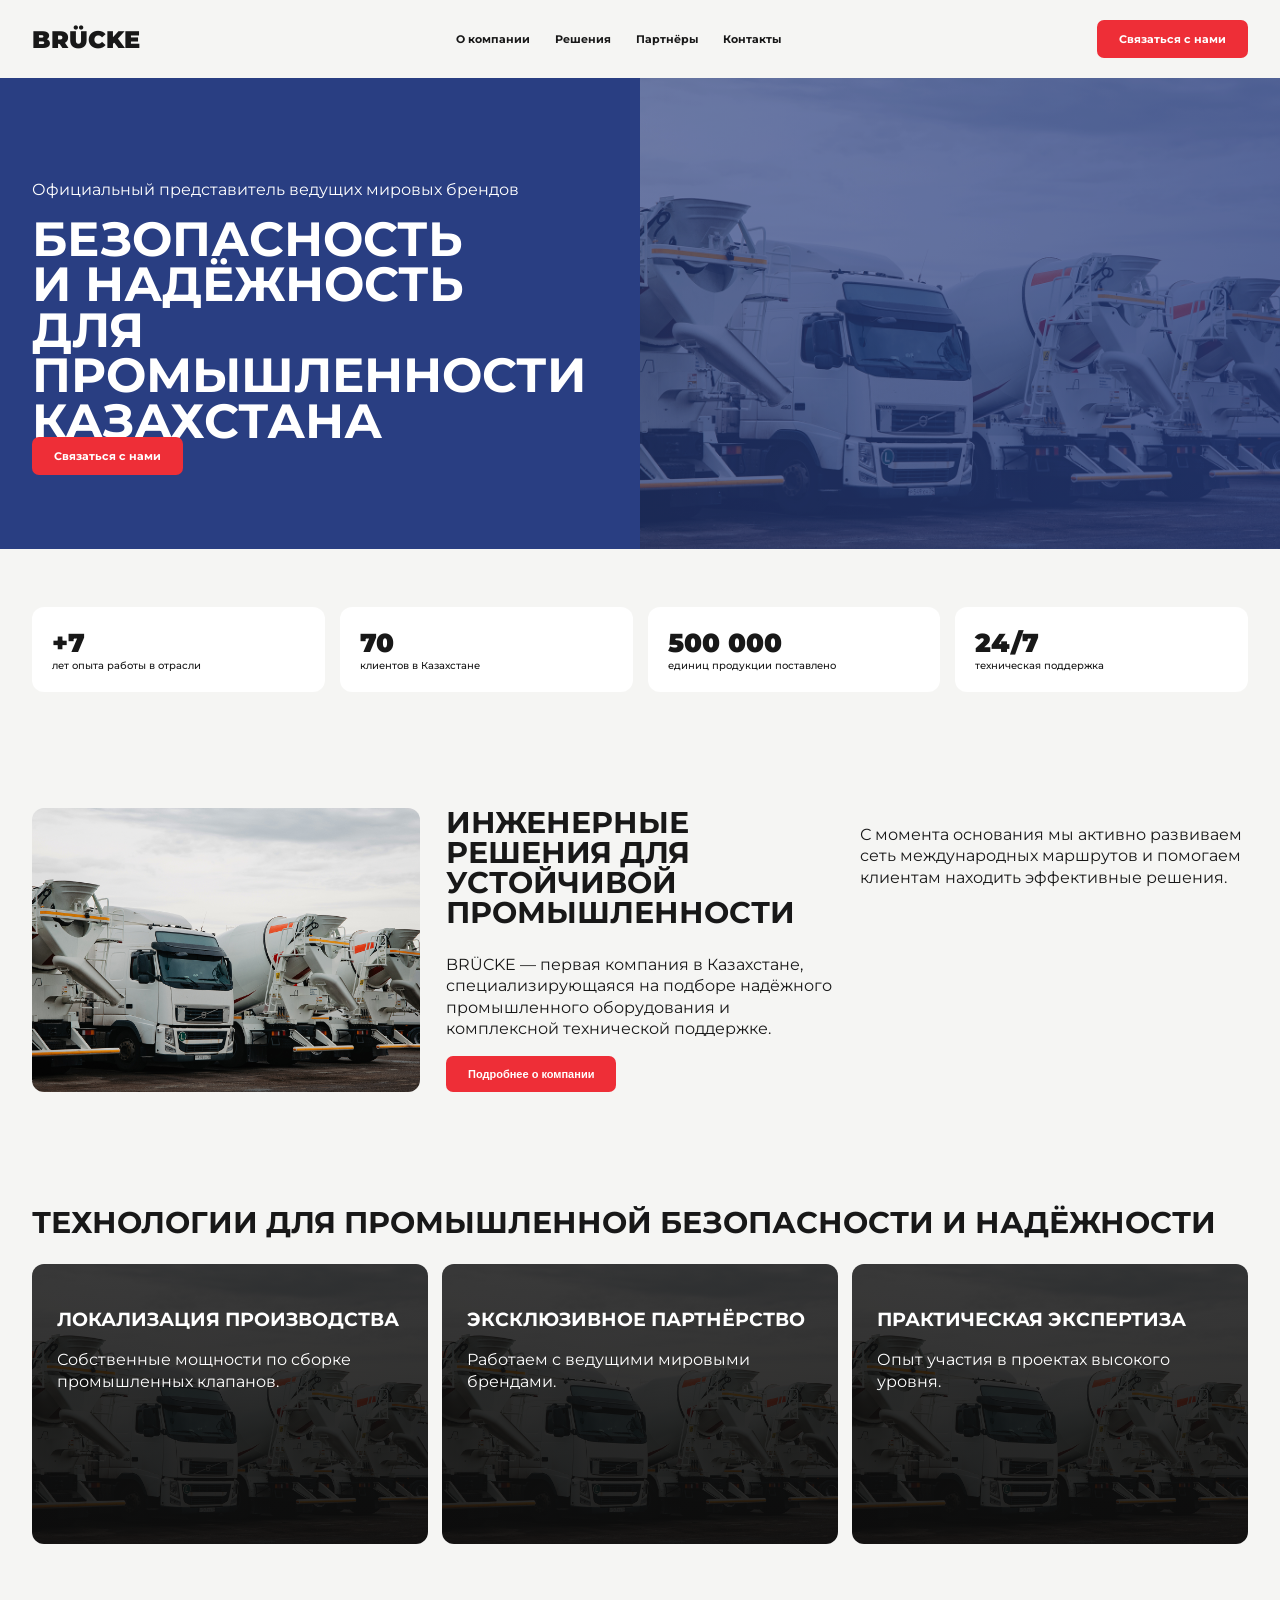
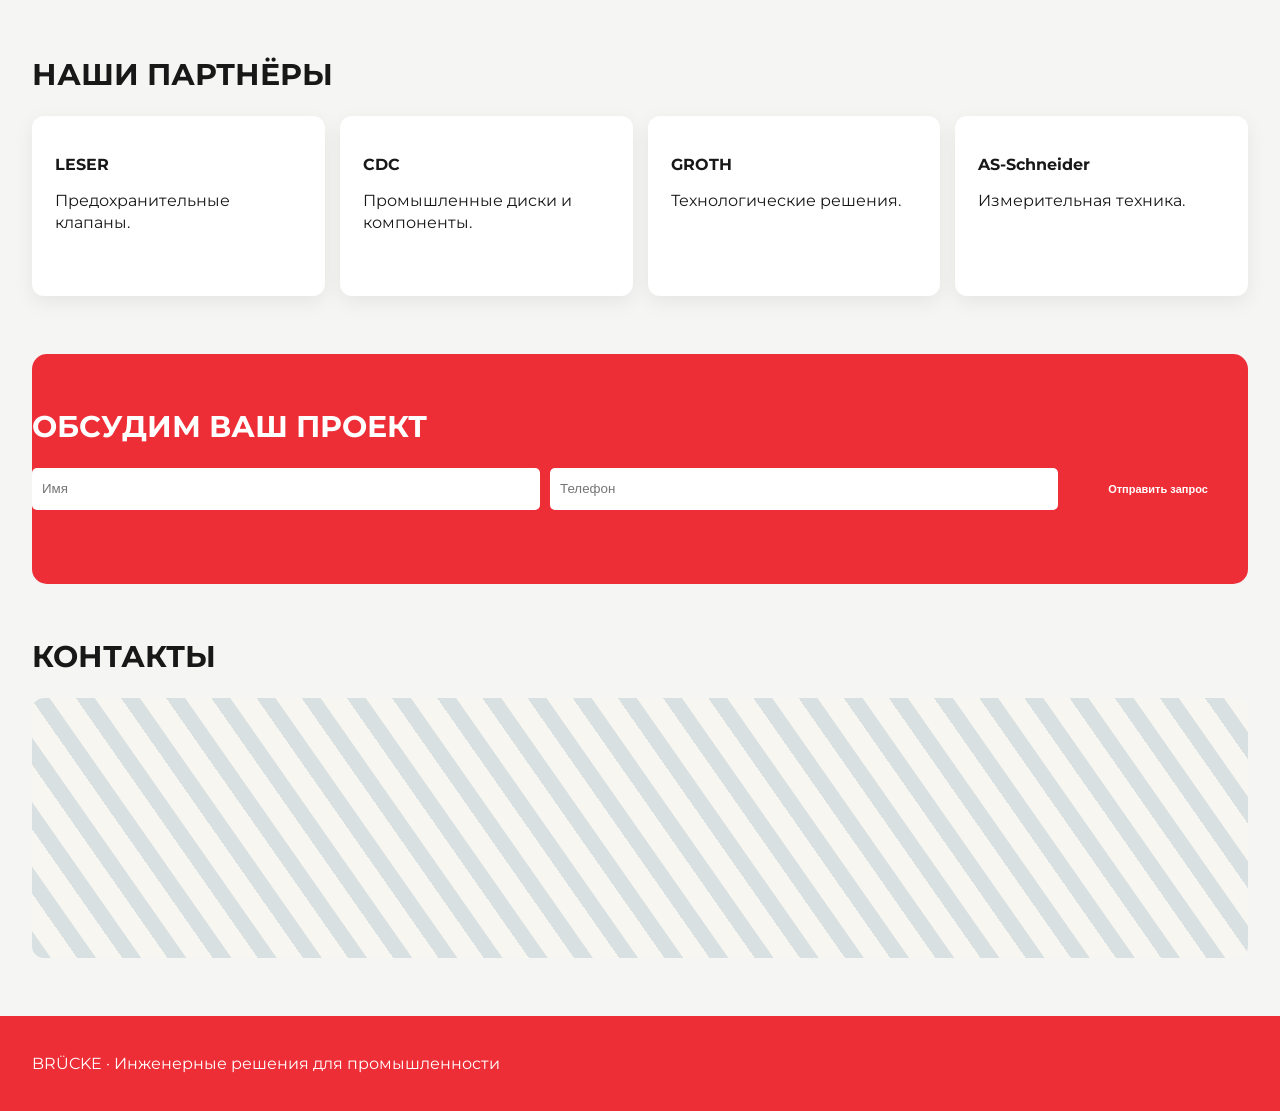
==== brucke.html @ 683e7286 "finish" ====
<!doctype html><html lang="ru"><head><meta charset="utf-8"><meta name="viewport" content="width=device-width,initial-scale=1"><title>BRÜCKE — инженерные решения</title><link href="https://fonts.googleapis.com/css2?family=Montserrat:wght@400;600;700;800;900&display=swap" rel="stylesheet"><link rel="stylesheet" href="other-sites.css"></head><body class="other brucke"><header><a class="logo" href="showcase.html">BRÜCKE</a><nav><a href="#about">О компании</a><a href="#solutions">Решения</a><a href="#partners">Партнёры</a><a href="#contacts">Контакты</a></nav><a class="cta" href="#request">Связаться с нами</a></header><main><section class="hero"><p>Официальный представитель ведущих мировых брендов</p><h1>БЕЗОПАСНОСТЬ<br>И НАДЁЖНОСТЬ<br>ДЛЯ ПРОМЫШЛЕННОСТИ<br>КАЗАХСТАНА</h1><a class="cta" href="#request">Связаться с нами</a></section><section class="stat-grid"><article>+7<span>лет опыта работы в отрасли</span></article><article>70<span>клиентов в Казахстане</span></article><article>500 000<span>единиц продукции поставлено</span></article><article>24/7<span>техническая поддержка</span></article></section><section id="about" class="about-grid"><div class="about-photo"></div><div><h2>ИНЖЕНЕРНЫЕ РЕШЕНИЯ ДЛЯ УСТОЙЧИВОЙ ПРОМЫШЛЕННОСТИ</h2><p>BRÜCKE — первая компания в Казахстане, специализирующаяся на подборе надёжного промышленного оборудования и комплексной технической поддержке.</p><button>Подробнее о компании</button></div><p>С момента основания мы активно развиваем сеть международных маршрутов и помогаем клиентам находить эффективные решения.</p></section><section id="solutions"><h2>ТЕХНОЛОГИИ ДЛЯ ПРОМЫШЛЕННОЙ БЕЗОПАСНОСТИ И НАДЁЖНОСТИ</h2><div class="dark-cards"><article><h3>ЛОКАЛИЗАЦИЯ ПРОИЗВОДСТВА</h3><p>Собственные мощности по сборке промышленных клапанов.</p></article><article><h3>ЭКСКЛЮЗИВНОЕ ПАРТНЁРСТВО</h3><p>Работаем с ведущими мировыми брендами.</p></article><article><h3>ПРАКТИЧЕСКАЯ ЭКСПЕРТИЗА</h3><p>Опыт участия в проектах высокого уровня.</p></article></div></section><section id="partners"><h2>НАШИ ПАРТНЁРЫ</h2><div class="feature-grid"><article><h3>LESER</h3><p>Предохранительные клапаны.</p></article><article><h3>CDC</h3><p>Промышленные диски и компоненты.</p></article><article><h3>GROTH</h3><p>Технологические решения.</p></article><article><h3>AS-Schneider</h3><p>Измерительная техника.</p></article></div></section><section class="form-card" id="request"><h2>ОБСУДИМ ВАШ ПРОЕКТ</h2><form data-form><input placeholder="Имя" required><input placeholder="Телефон" required><button>Отправить запрос</button></form><p class="status"></p></section><section id="contacts"><h2>КОНТАКТЫ</h2><div class="map-block"></div></section></main><footer>BRÜCKE · Инженерные решения для промышленности</footer><script src="other-sites.js"></script></body></html>
---- other-sites.css ----
*{box-sizing:border-box}.other{margin:0;font-family:Montserrat,Arial,sans-serif;color:#123c3c;background:#f2f3fa}.other a{text-decoration:none;color:inherit}.other header{display:flex;align-items:center;justify-content:space-between;width:min(100% - 64px,1240px);height:78px;margin:auto}.other .logo{font-size:24px;font-weight:900}.other nav{display:flex;gap:25px;font-size:11px;font-weight:700}.other .cta,.other button{border:0;border-radius:7px;padding:12px 22px;background:#00636a;color:#fff;font-size:11px;font-weight:700}.other main>section{width:min(100% - 64px,1240px);margin:auto;padding:58px 0}.other h1{max-width:630px;margin:0;font-size:48px;line-height:.95}.other h2{margin:0 0 26px;font-size:30px;line-height:1}.other p{line-height:1.35}.other .hero{position:relative;max-width:none!important;width:100%!important;padding:85px max(32px,calc((100% - 1240px)/2))!important;min-height:430px;background:#003a3b;color:#fff}.other .hero:after{content:'';position:absolute;inset:0 0 0 50%;background:linear-gradient(90deg,#003a3b44,#003a3b99),url('design-assets/259A7440.png') center/cover;opacity:.75}.other .hero>*{position:relative;z-index:1}.other .hero p{max-width:500px}.stat-grid,.feature-grid,.review-grid{display:grid;grid-template-columns:repeat(4,1fr);gap:15px}.stat-grid article{padding:20px;border-radius:12px;background:#fff;font-size:26px;font-weight:900}.stat-grid span{display:block;font-size:10px;font-weight:500}.about-grid{display:grid;grid-template-columns:1fr 1fr 1fr;gap:26px}.about-photo{min-height:260px;border-radius:12px;background:url('design-assets/259A7440.png') center/cover}.form-card{padding:38px;border-radius:15px;background:#00636a;color:#fff}.form-card form{display:grid;grid-template-columns:1fr 1fr 180px;gap:10px}.form-card input{min-height:42px;border:0;border-radius:5px;padding:10px}.form-card button{background:#003a3b}.feature-grid article{min-height:180px;padding:23px;border-radius:12px;background:#fff;box-shadow:0 6px 20px #001d1f11}.feature-grid h3{font-size:16px}.dark-cards{display:grid;grid-template-columns:repeat(3,1fr);gap:14px}.dark-cards article{min-height:280px;padding:25px;border-radius:12px;background:linear-gradient(#003a3b99,#003a3bcc),url('design-assets/259A7440.png') center/cover;color:#fff}.faq article{margin:8px 0;padding:18px;border-radius:8px;background:#fff;font-weight:700}.map-block{height:260px;border-radius:12px;background:repeating-linear-gradient(55deg,#d9e0e2 0 15px,#f7f6f0 16px 37px)}.other footer{padding:38px max(32px,calc((100% - 1240px)/2));background:#003a3b;color:#fff}.lav{background:#fff0c6;color:#476f39}.lav header{color:#fff}.lav .hero{background:#496e3d}.lav .hero:after{background:linear-gradient(90deg,#496e3d77,#496e3dcc),url('design-assets/259A7440.png') center/cover}.lav .cta,.lav button{background:#e7ca75;color:#34552f}.lav .form-card,.lav footer{background:#587a42}.lav .dark-cards article{background:linear-gradient(#466d39aa,#466d39df),url('design-assets/259A7440.png') center/cover}.brucke{background:#f5f5f3;color:#181818}.brucke .hero{background:#293e82}.brucke .hero:after{background:linear-gradient(90deg,#273d8188,#273d81aa),url('design-assets/259A7440.png') center/cover}.brucke .cta,.brucke button,.brucke .form-card,.brucke footer{background:#ee2e37;color:#fff}.brucke .dark-cards article{background:linear-gradient(#0e0e0ecc,#0e0e0ede),url('design-assets/259A7440.png') center/cover}@media(max-width:700px){.other header{width:calc(100% - 32px)}.other nav{display:none}.other main>section{width:calc(100% - 32px);padding:40px 0}.other h1{font-size:34px}.stat-grid,.feature-grid,.review-grid{grid-template-columns:1fr 1fr}.about-grid,.dark-cards{grid-template-columns:1fr}.form-card form{grid-template-columns:1fr}.other .hero{padding:100px 16px!important;min-height:490px}}
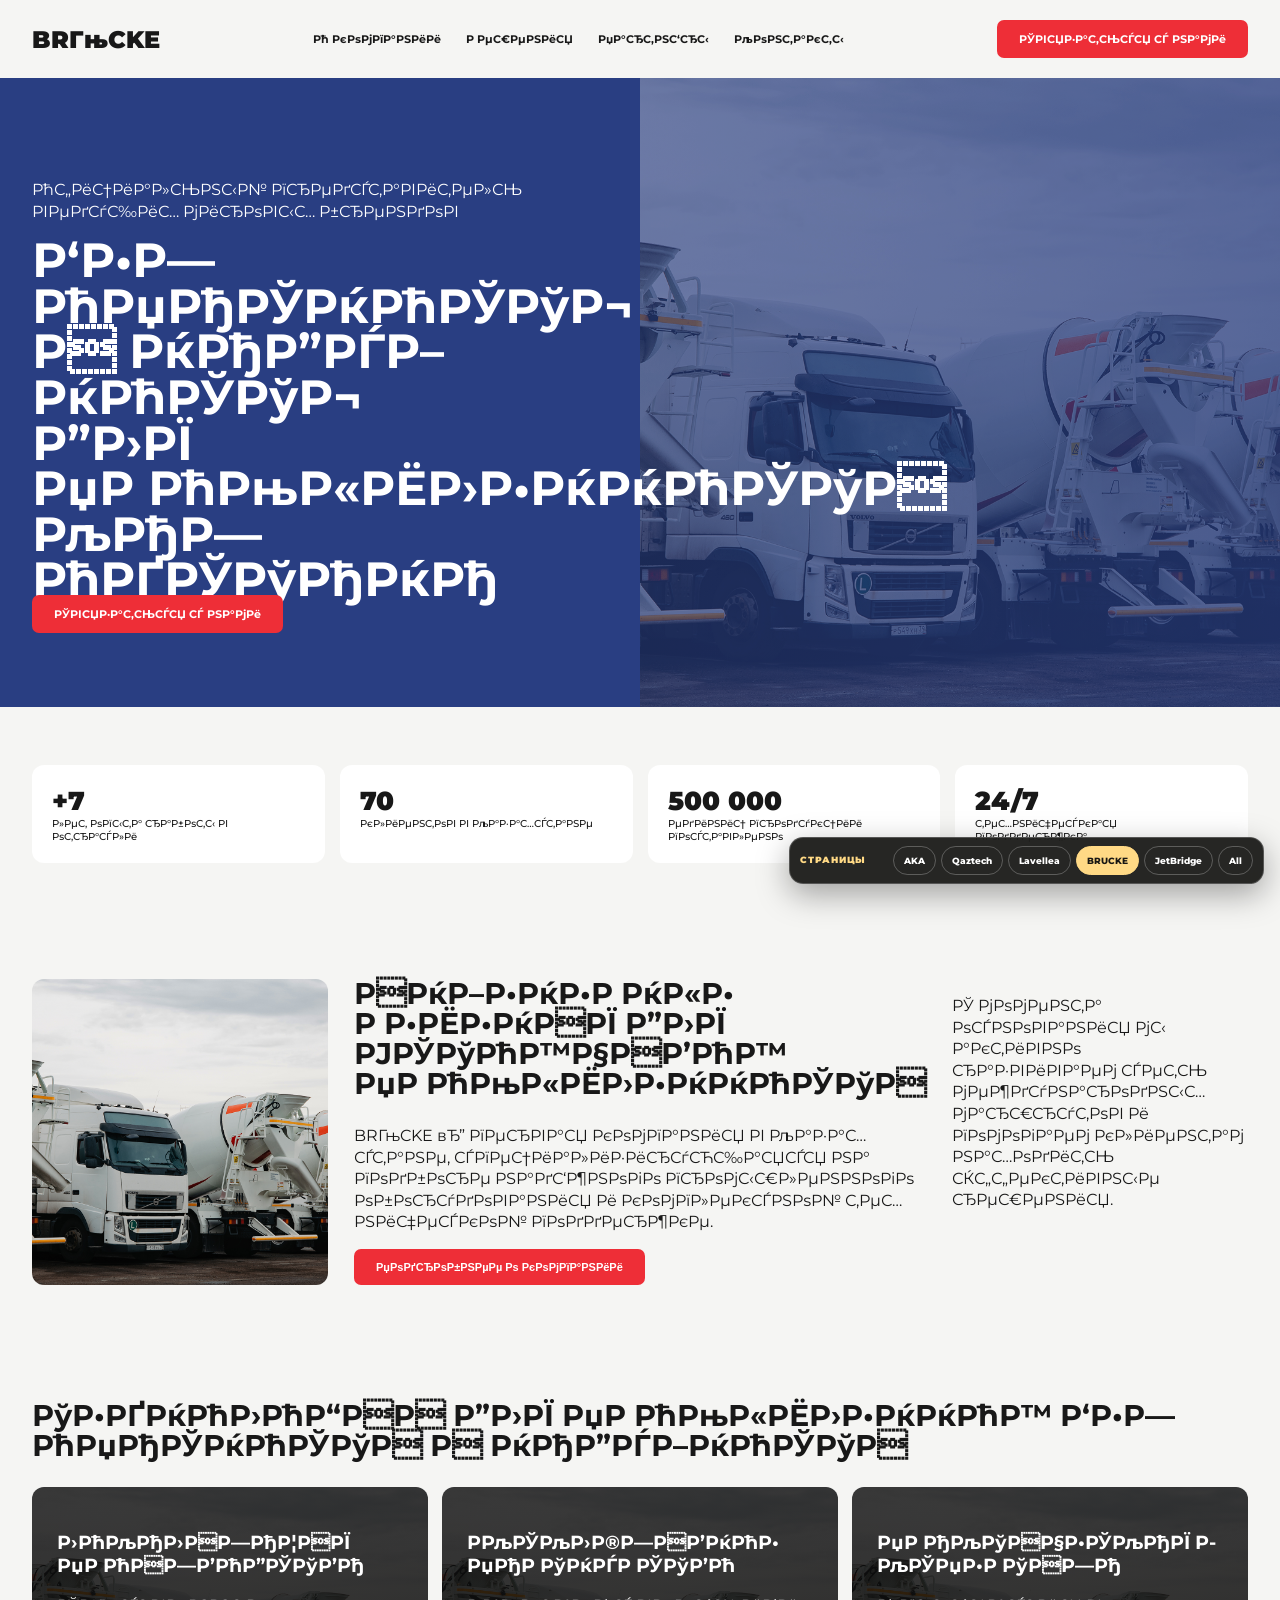
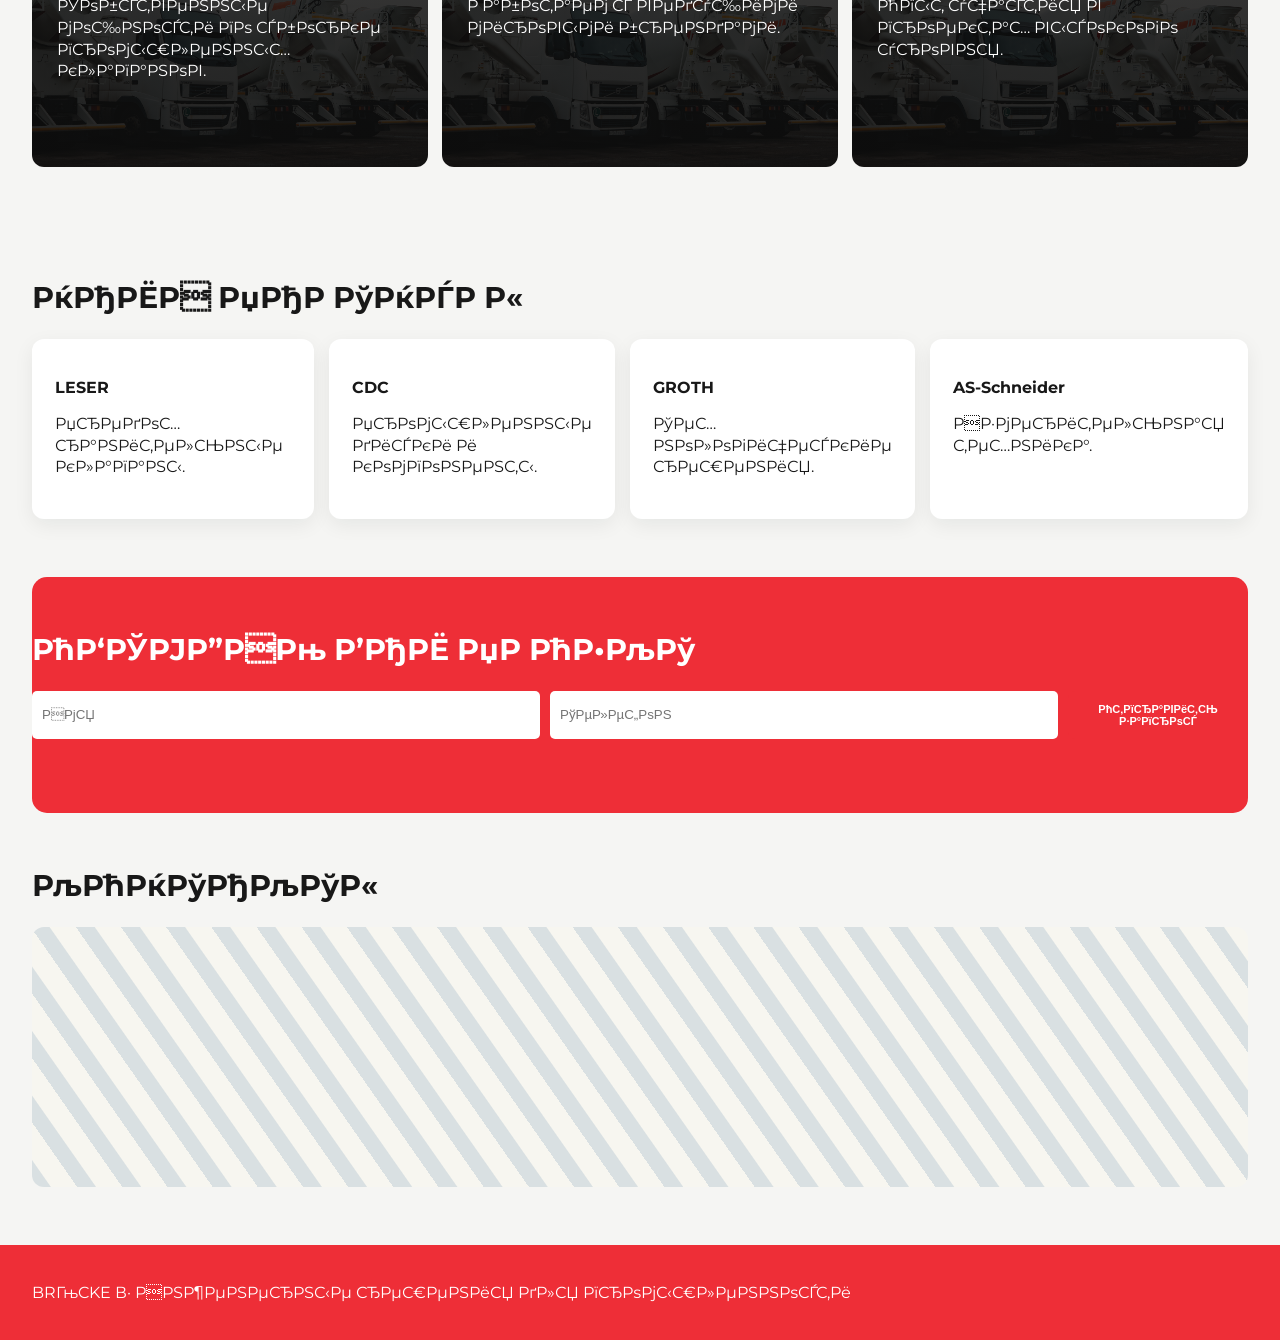
==== commit ac807297: "свичер" ====
--- a/brucke.html
+++ b/brucke.html
@@ -1 +1 @@
-<!doctype html><html lang="ru"><head><meta charset="utf-8"><meta name="viewport" content="width=device-width,initial-scale=1"><title>BRÜCKE — инженерные решения</title><link href="https://fonts.googleapis.com/css2?family=Montserrat:wght@400;600;700;800;900&display=swap" rel="stylesheet"><link rel="stylesheet" href="other-sites.css"></head><body class="other brucke"><header><a class="logo" href="showcase.html">BRÜCKE</a><nav><a href="#about">О компании</a><a href="#solutions">Решения</a><a href="#partners">Партнёры</a><a href="#contacts">Контакты</a></nav><a class="cta" href="#request">Связаться с нами</a></header><main><section class="hero"><p>Официальный представитель ведущих мировых брендов</p><h1>БЕЗОПАСНОСТЬ<br>И НАДЁЖНОСТЬ<br>ДЛЯ ПРОМЫШЛЕННОСТИ<br>КАЗАХСТАНА</h1><a class="cta" href="#request">Связаться с нами</a></section><section class="stat-grid"><article>+7<span>лет опыта работы в отрасли</span></article><article>70<span>клиентов в Казахстане</span></article><article>500 000<span>единиц продукции поставлено</span></article><article>24/7<span>техническая поддержка</span></article></section><section id="about" class="about-grid"><div class="about-photo"></div><div><h2>ИНЖЕНЕРНЫЕ РЕШЕНИЯ ДЛЯ УСТОЙЧИВОЙ ПРОМЫШЛЕННОСТИ</h2><p>BRÜCKE — первая компания в Казахстане, специализирующаяся на подборе надёжного промышленного оборудования и комплексной технической поддержке.</p><button>Подробнее о компании</button></div><p>С момента основания мы активно развиваем сеть международных маршрутов и помогаем клиентам находить эффективные решения.</p></section><section id="solutions"><h2>ТЕХНОЛОГИИ ДЛЯ ПРОМЫШЛЕННОЙ БЕЗОПАСНОСТИ И НАДЁЖНОСТИ</h2><div class="dark-cards"><article><h3>ЛОКАЛИЗАЦИЯ ПРОИЗВОДСТВА</h3><p>Собственные мощности по сборке промышленных клапанов.</p></article><article><h3>ЭКСКЛЮЗИВНОЕ ПАРТНЁРСТВО</h3><p>Работаем с ведущими мировыми брендами.</p></article><article><h3>ПРАКТИЧЕСКАЯ ЭКСПЕРТИЗА</h3><p>Опыт участия в проектах высокого уровня.</p></article></div></section><section id="partners"><h2>НАШИ ПАРТНЁРЫ</h2><div class="feature-grid"><article><h3>LESER</h3><p>Предохранительные клапаны.</p></article><article><h3>CDC</h3><p>Промышленные диски и компоненты.</p></article><article><h3>GROTH</h3><p>Технологические решения.</p></article><article><h3>AS-Schneider</h3><p>Измерительная техника.</p></article></div></section><section class="form-card" id="request"><h2>ОБСУДИМ ВАШ ПРОЕКТ</h2><form data-form><input placeholder="Имя" required><input placeholder="Телефон" required><button>Отправить запрос</button></form><p class="status"></p></section><section id="contacts"><h2>КОНТАКТЫ</h2><div class="map-block"></div></section></main><footer>BRÜCKE · Инженерные решения для промышленности</footer><script src="other-sites.js"></script></body></html>
+<!doctype html><html lang="ru"><head><meta charset="utf-8"><meta name="viewport" content="width=device-width,initial-scale=1"><title>BRГњCKE вЂ” РёРЅР¶РµРЅРµСЂРЅС‹Рµ СЂРµС€РµРЅРёСЏ</title><link href="https://fonts.googleapis.com/css2?family=Montserrat:wght@400;600;700;800;900&display=swap" rel="stylesheet"><link rel="stylesheet" href="other-sites.css"><link rel="stylesheet" href="project-switcher.css"></head><body class="other brucke"><header><a class="logo" href="showcase.html">BRГњCKE</a><nav><a href="#about">Рћ РєРѕРјРїР°РЅРёРё</a><a href="#solutions">Р РµС€РµРЅРёСЏ</a><a href="#partners">РџР°СЂС‚РЅС‘СЂС‹</a><a href="#contacts">РљРѕРЅС‚Р°РєС‚С‹</a></nav><a class="cta" href="#request">РЎРІСЏР·Р°С‚СЊСЃСЏ СЃ РЅР°РјРё</a></header><main><section class="hero"><p>РћС„РёС†РёР°Р»СЊРЅС‹Р№ РїСЂРµРґСЃС‚Р°РІРёС‚РµР»СЊ РІРµРґСѓС‰РёС… РјРёСЂРѕРІС‹С… Р±СЂРµРЅРґРѕРІ</p><h1>Р‘Р•Р—РћРџРђРЎРќРћРЎРўР¬<br>Р РќРђР”РЃР–РќРћРЎРўР¬<br>Р”Р›РЇ РџР РћРњР«РЁР›Р•РќРќРћРЎРўР<br>РљРђР—РђРҐРЎРўРђРќРђ</h1><a class="cta" href="#request">РЎРІСЏР·Р°С‚СЊСЃСЏ СЃ РЅР°РјРё</a></section><section class="stat-grid"><article>+7<span>Р»РµС‚ РѕРїС‹С‚Р° СЂР°Р±РѕС‚С‹ РІ РѕС‚СЂР°СЃР»Рё</span></article><article>70<span>РєР»РёРµРЅС‚РѕРІ РІ РљР°Р·Р°С…СЃС‚Р°РЅРµ</span></article><article>500 000<span>РµРґРёРЅРёС† РїСЂРѕРґСѓРєС†РёРё РїРѕСЃС‚Р°РІР»РµРЅРѕ</span></article><article>24/7<span>С‚РµС…РЅРёС‡РµСЃРєР°СЏ РїРѕРґРґРµСЂР¶РєР°</span></article></section><section id="about" class="about-grid"><div class="about-photo"></div><div><h2>РРќР–Р•РќР•Р РќР«Р• Р Р•РЁР•РќРРЇ Р”Р›РЇ РЈРЎРўРћР™Р§РР’РћР™ РџР РћРњР«РЁР›Р•РќРќРћРЎРўР</h2><p>BRГњCKE вЂ” РїРµСЂРІР°СЏ РєРѕРјРїР°РЅРёСЏ РІ РљР°Р·Р°С…СЃС‚Р°РЅРµ, СЃРїРµС†РёР°Р»РёР·РёСЂСѓСЋС‰Р°СЏСЃСЏ РЅР° РїРѕРґР±РѕСЂРµ РЅР°РґС‘Р¶РЅРѕРіРѕ РїСЂРѕРјС‹С€Р»РµРЅРЅРѕРіРѕ РѕР±РѕСЂСѓРґРѕРІР°РЅРёСЏ Рё РєРѕРјРїР»РµРєСЃРЅРѕР№ С‚РµС…РЅРёС‡РµСЃРєРѕР№ РїРѕРґРґРµСЂР¶РєРµ.</p><button>РџРѕРґСЂРѕР±РЅРµРµ Рѕ РєРѕРјРїР°РЅРёРё</button></div><p>РЎ РјРѕРјРµРЅС‚Р° РѕСЃРЅРѕРІР°РЅРёСЏ РјС‹ Р°РєС‚РёРІРЅРѕ СЂР°Р·РІРёРІР°РµРј СЃРµС‚СЊ РјРµР¶РґСѓРЅР°СЂРѕРґРЅС‹С… РјР°СЂС€СЂСѓС‚РѕРІ Рё РїРѕРјРѕРіР°РµРј РєР»РёРµРЅС‚Р°Рј РЅР°С…РѕРґРёС‚СЊ СЌС„С„РµРєС‚РёРІРЅС‹Рµ СЂРµС€РµРЅРёСЏ.</p></section><section id="solutions"><h2>РўР•РҐРќРћР›РћР“РР Р”Р›РЇ РџР РћРњР«РЁР›Р•РќРќРћР™ Р‘Р•Р—РћРџРђРЎРќРћРЎРўР Р РќРђР”РЃР–РќРћРЎРўР</h2><div class="dark-cards"><article><h3>Р›РћРљРђР›РР—РђР¦РРЇ РџР РћРР—Р’РћР”РЎРўР’Рђ</h3><p>РЎРѕР±СЃС‚РІРµРЅРЅС‹Рµ РјРѕС‰РЅРѕСЃС‚Рё РїРѕ СЃР±РѕСЂРєРµ РїСЂРѕРјС‹С€Р»РµРЅРЅС‹С… РєР»Р°РїР°РЅРѕРІ.</p></article><article><h3>Р­РљРЎРљР›Р®Р—РР’РќРћР• РџРђР РўРќРЃР РЎРўР’Рћ</h3><p>Р Р°Р±РѕС‚Р°РµРј СЃ РІРµРґСѓС‰РёРјРё РјРёСЂРѕРІС‹РјРё Р±СЂРµРЅРґР°РјРё.</p></article><article><h3>РџР РђРљРўРР§Р•РЎРљРђРЇ Р­РљРЎРџР•Р РўРР—Рђ</h3><p>РћРїС‹С‚ СѓС‡Р°СЃС‚РёСЏ РІ РїСЂРѕРµРєС‚Р°С… РІС‹СЃРѕРєРѕРіРѕ СѓСЂРѕРІРЅСЏ.</p></article></div></section><section id="partners"><h2>РќРђРЁР РџРђР РўРќРЃР Р«</h2><div class="feature-grid"><article><h3>LESER</h3><p>РџСЂРµРґРѕС…СЂР°РЅРёС‚РµР»СЊРЅС‹Рµ РєР»Р°РїР°РЅС‹.</p></article><article><h3>CDC</h3><p>РџСЂРѕРјС‹С€Р»РµРЅРЅС‹Рµ РґРёСЃРєРё Рё РєРѕРјРїРѕРЅРµРЅС‚С‹.</p></article><article><h3>GROTH</h3><p>РўРµС…РЅРѕР»РѕРіРёС‡РµСЃРєРёРµ СЂРµС€РµРЅРёСЏ.</p></article><article><h3>AS-Schneider</h3><p>РР·РјРµСЂРёС‚РµР»СЊРЅР°СЏ С‚РµС…РЅРёРєР°.</p></article></div></section><section class="form-card" id="request"><h2>РћР‘РЎРЈР”РРњ Р’РђРЁ РџР РћР•РљРў</h2><form data-form><input placeholder="РРјСЏ" required><input placeholder="РўРµР»РµС„РѕРЅ" required><button>РћС‚РїСЂР°РІРёС‚СЊ Р·Р°РїСЂРѕСЃ</button></form><p class="status"></p></section><section id="contacts"><h2>РљРћРќРўРђРљРўР«</h2><div class="map-block"></div></section></main><footer>BRГњCKE В· РРЅР¶РµРЅРµСЂРЅС‹Рµ СЂРµС€РµРЅРёСЏ РґР»СЏ РїСЂРѕРјС‹С€Р»РµРЅРЅРѕСЃС‚Рё</footer><script src="other-sites.js"></script><nav class="page-switcher" aria-label="Переключение страниц"><p class="page-switcher__title">СТРАНИЦЫ</p><div class="page-switcher__links"><a class="page-switcher__link" href="index.html">AKA</a><a class="page-switcher__link" href="qaztech.html">Qaztech</a><a class="page-switcher__link" href="lavellea.html">Lavellea</a><a class="page-switcher__link" href="brucke.html" aria-current="page">BRUCKE</a><a class="page-switcher__link" href="jetbridge.html?layout=v1">JetBridge</a><a class="page-switcher__link" href="showcase.html">All</a></div></nav></body></html>
--- a/project-switcher.css
+++ b/project-switcher.css
@@ -0,0 +1 @@
+.page-switcher{position:fixed;z-index:1000;right:16px;bottom:16px;display:flex;max-width:calc(100vw - 32px);align-items:center;gap:9px;padding:8px 10px;border:1px solid rgba(255,255,255,.22);border-radius:14px;background:rgba(20,20,18,.92);box-shadow:0 10px 32px rgba(0,0,0,.35);backdrop-filter:blur(12px);color:#fff;font-family:Montserrat,Arial,sans-serif}.page-switcher__title{margin:0 2px 0 0;color:#ffd985;font-size:9px;font-weight:900;letter-spacing:.08em}.page-switcher__links{display:flex;flex-wrap:wrap;gap:5px}.page-switcher__link{display:inline-flex;min-height:29px;align-items:center;border:1px solid rgba(255,255,255,.25);border-radius:999px;padding:0 10px;color:#fff;text-decoration:none;font-size:9px;font-weight:800;transition:background .2s,color .2s}.page-switcher__link:hover,.page-switcher__link:focus-visible,.page-switcher__link[aria-current="page"]{background:#ffd985;border-color:#ffd985;color:#171613;outline:none}@media(max-width:620px){.page-switcher{right:8px;bottom:8px;left:8px;justify-content:center}.page-switcher__title{display:none}.page-switcher__links{justify-content:center}.page-switcher__link{padding:0 8px}}
